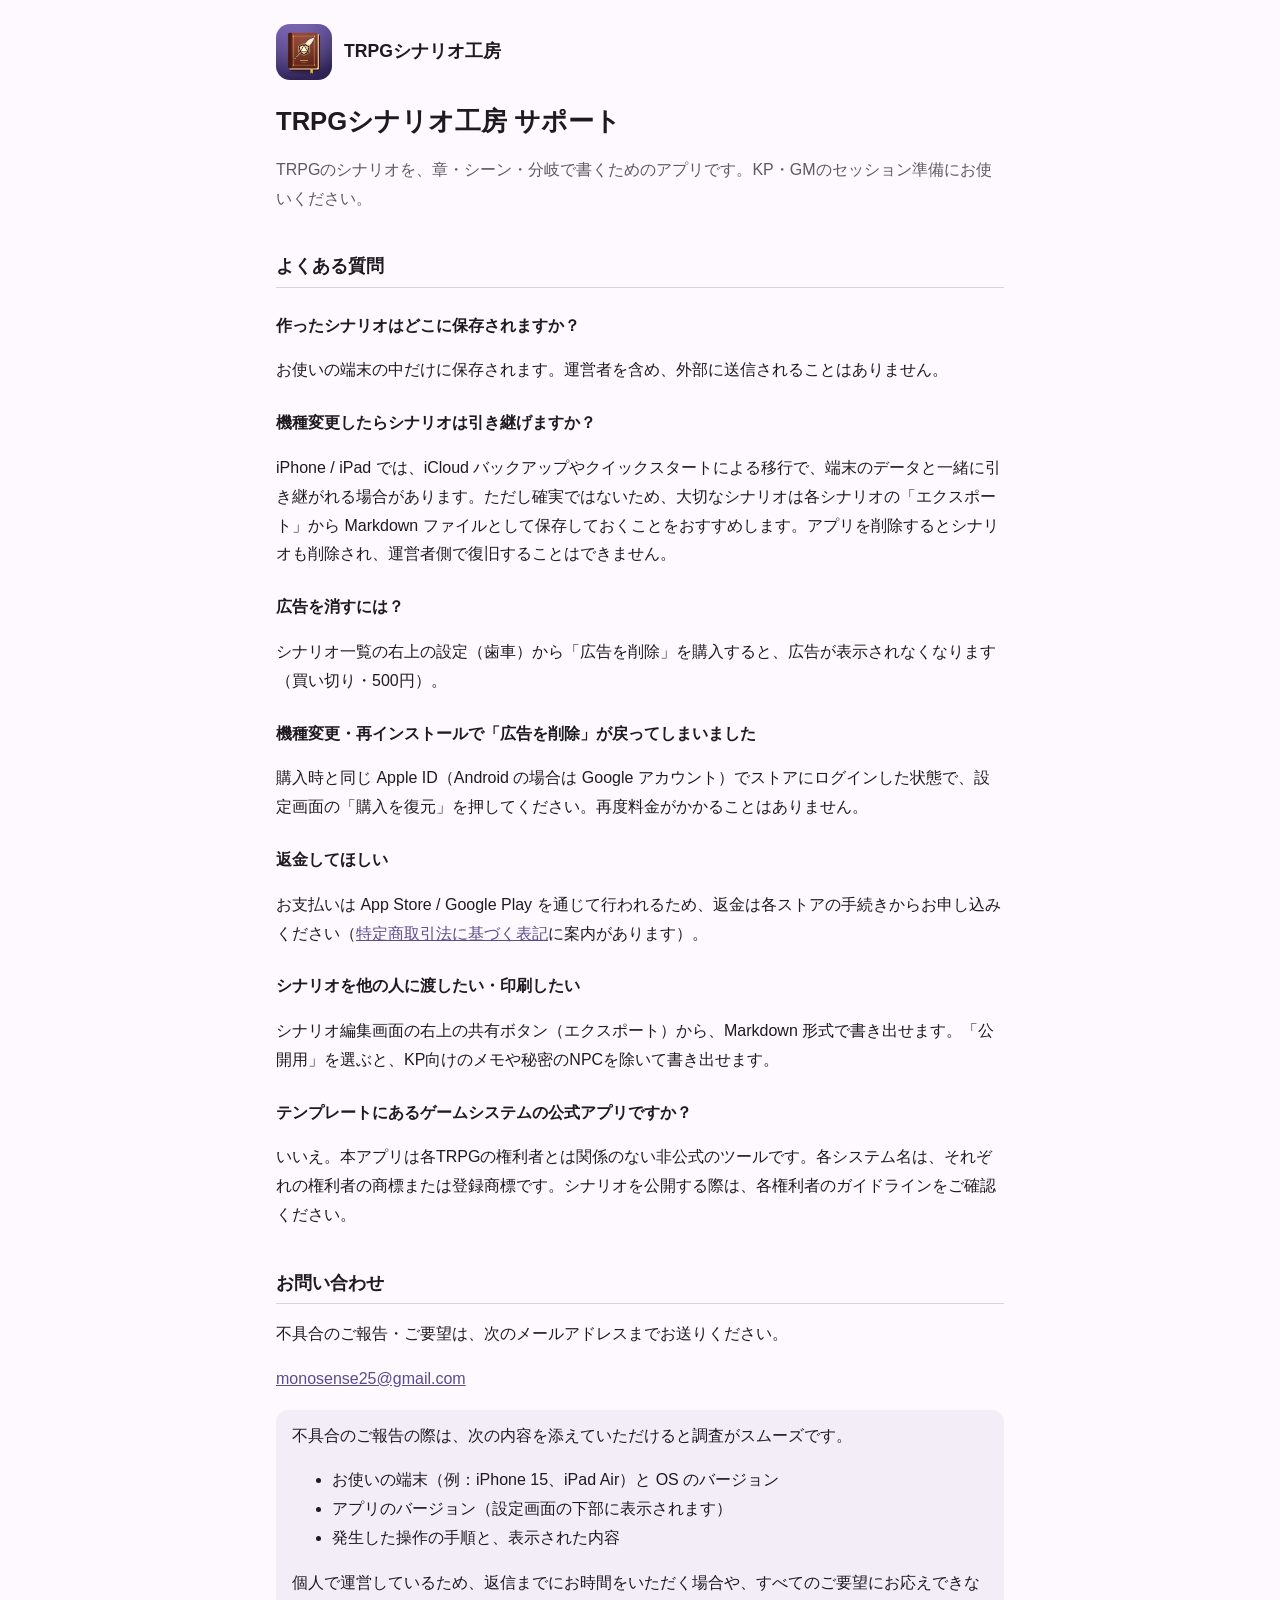
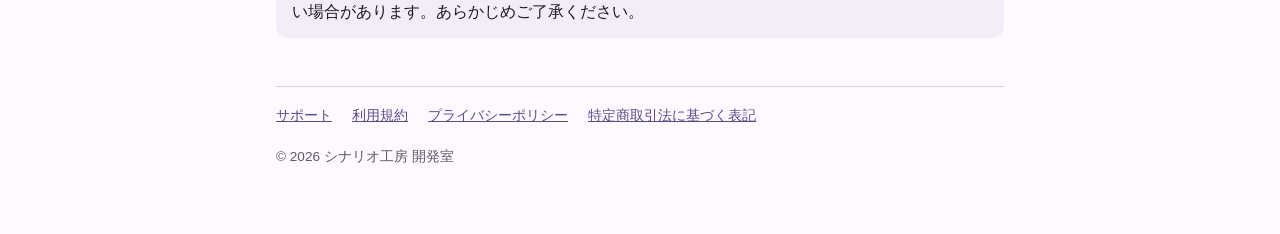
==== index.html @ 80e6c277 "サポートページ・利用規約・プライバシーポリシー・特定商取引法に基づく表記を公開 Co-Authored-By: Claude Opus 5.5 <noreply@anthropic.com>" ====
<!doctype html>
<html lang="ja">
<head>
  <meta charset="utf-8">
  <meta name="viewport" content="width=device-width, initial-scale=1">
  <title>TRPGシナリオ工房｜サポート</title>
  <meta name="description" content="TRPGのシナリオを、章・シーン・分岐で書けるアプリ「TRPGシナリオ工房」のサポートページです。">
  <link rel="icon" href="app_icon.png">
  <link rel="apple-touch-icon" href="app_icon.png">
  <link rel="stylesheet" href="style.css">
</head>
<body>
<main>
  <header class="site">
    <img src="app_icon.png" alt="">
    <a href="./">TRPGシナリオ工房</a>
  </header>

  <h1>TRPGシナリオ工房 サポート</h1>
  <p class="lead">TRPGのシナリオを、章・シーン・分岐で書くためのアプリです。KP・GMのセッション準備にお使いください。</p>

  <h2>よくある質問</h2>

  <h3>作ったシナリオはどこに保存されますか？</h3>
  <p>お使いの端末の中だけに保存されます。運営者を含め、外部に送信されることはありません。</p>

  <h3>機種変更したらシナリオは引き継げますか？</h3>
  <p>iPhone / iPad では、iCloud バックアップやクイックスタートによる移行で、端末のデータと一緒に引き継がれる場合があります。ただし確実ではないため、大切なシナリオは各シナリオの「エクスポート」から Markdown ファイルとして保存しておくことをおすすめします。アプリを削除するとシナリオも削除され、運営者側で復旧することはできません。</p>

  <h3>広告を消すには？</h3>
  <p>シナリオ一覧の右上の設定（歯車）から「広告を削除」を購入すると、広告が表示されなくなります（買い切り・500円）。</p>

  <h3>機種変更・再インストールで「広告を削除」が戻ってしまいました</h3>
  <p>購入時と同じ Apple ID（Android の場合は Google アカウント）でストアにログインした状態で、設定画面の「購入を復元」を押してください。再度料金がかかることはありません。</p>

  <h3>返金してほしい</h3>
  <p>お支払いは App Store / Google Play を通じて行われるため、返金は各ストアの手続きからお申し込みください（<a href="tokushoho.html">特定商取引法に基づく表記</a>に案内があります）。</p>

  <h3>シナリオを他の人に渡したい・印刷したい</h3>
  <p>シナリオ編集画面の右上の共有ボタン（エクスポート）から、Markdown 形式で書き出せます。「公開用」を選ぶと、KP向けのメモや秘密のNPCを除いて書き出せます。</p>

  <h3>テンプレートにあるゲームシステムの公式アプリですか？</h3>
  <p>いいえ。本アプリは各TRPGの権利者とは関係のない非公式のツールです。各システム名は、それぞれの権利者の商標または登録商標です。シナリオを公開する際は、各権利者のガイドラインをご確認ください。</p>

  <h2>お問い合わせ</h2>
  <p>不具合のご報告・ご要望は、次のメールアドレスまでお送りください。</p>
  <p><a href="mailto:monosense25@gmail.com">monosense25@gmail.com</a></p>
  <div class="box">
    不具合のご報告の際は、次の内容を添えていただけると調査がスムーズです。
    <ul>
      <li>お使いの端末（例：iPhone 15、iPad Air）と OS のバージョン</li>
      <li>アプリのバージョン（設定画面の下部に表示されます）</li>
      <li>発生した操作の手順と、表示された内容</li>
    </ul>
    個人で運営しているため、返信までにお時間をいただく場合や、すべてのご要望にお応えできない場合があります。あらかじめご了承ください。
  </div>

  <nav class="links">
    <a href="./">サポート</a>
    <a href="terms.html">利用規約</a>
    <a href="privacy.html">プライバシーポリシー</a>
    <a href="tokushoho.html">特定商取引法に基づく表記</a>
  </nav>
  <footer>© 2026 シナリオ工房 開発室</footer>
</main>
</body>
</html>
---- style.css ----
:root {
  --bg: #fdf9ff;
  --surface: #f3edf7;
  --text: #1d1b20;
  --muted: #5d5a66;
  --primary: #5e4a8c;
  --border: #d8d0e3;
}

@media (prefers-color-scheme: dark) {
  :root {
    --bg: #141218;
    --surface: #211f26;
    --text: #e6e0e9;
    --muted: #b3aebd;
    --primary: #cdbdff;
    --border: #3b3744;
  }
}

* {
  box-sizing: border-box;
}

body {
  margin: 0;
  background: var(--bg);
  color: var(--text);
  font-family: -apple-system, BlinkMacSystemFont, "Hiragino Sans", "Hiragino Kaku Gothic ProN",
    "Noto Sans JP", "Yu Gothic", Meiryo, sans-serif;
  line-height: 1.8;
  -webkit-text-size-adjust: 100%;
}

main {
  max-width: 760px;
  margin: 0 auto;
  padding: 24px 16px 64px;
}

header.site {
  display: flex;
  align-items: center;
  gap: 12px;
  margin-bottom: 8px;
}

header.site img {
  width: 56px;
  height: 56px;
  border-radius: 14px;
}

header.site a {
  color: var(--text);
  text-decoration: none;
  font-weight: 700;
  font-size: 1.1rem;
}

h1 {
  font-size: 1.6rem;
  line-height: 1.4;
  margin: 24px 0 8px;
}

h2 {
  font-size: 1.15rem;
  margin: 36px 0 8px;
  padding-bottom: 4px;
  border-bottom: 1px solid var(--border);
}

h3 {
  font-size: 1rem;
  margin: 24px 0 4px;
}

a {
  color: var(--primary);
}

p,
li {
  overflow-wrap: anywhere;
}

.lead {
  color: var(--muted);
}

.box {
  background: var(--surface);
  border-radius: 12px;
  padding: 12px 16px;
  margin: 16px 0;
}

.table-wrap {
  overflow-x: auto;
}

table {
  width: 100%;
  border-collapse: collapse;
  margin: 12px 0;
  font-size: 0.95rem;
}

th,
td {
  text-align: left;
  vertical-align: top;
  padding: 10px 8px;
  border-bottom: 1px solid var(--border);
}

th {
  white-space: nowrap;
  color: var(--muted);
  font-weight: 600;
}

nav.links {
  display: flex;
  flex-wrap: wrap;
  gap: 8px 20px;
  margin-top: 48px;
  padding-top: 16px;
  border-top: 1px solid var(--border);
  font-size: 0.9rem;
}

footer {
  margin-top: 16px;
  color: var(--muted);
  font-size: 0.85rem;
}

.meta {
  color: var(--muted);
  font-size: 0.9rem;
}
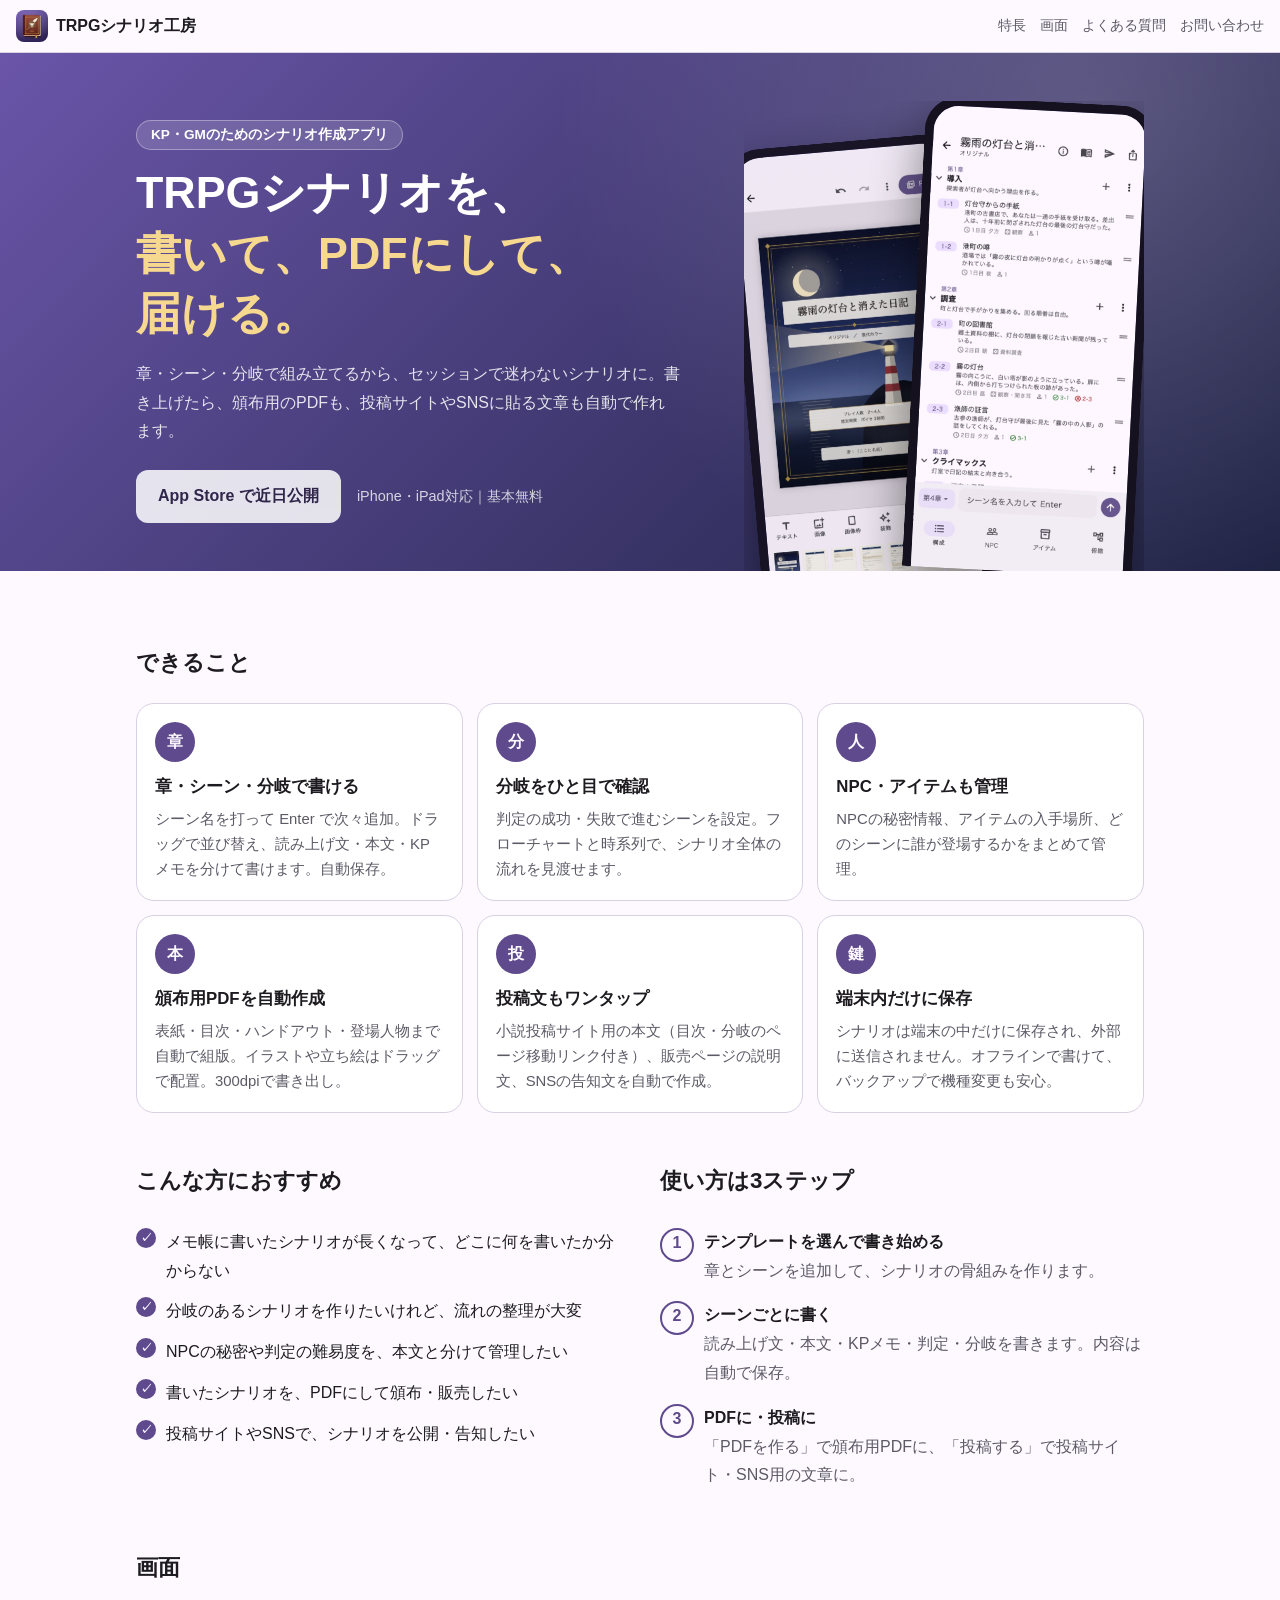
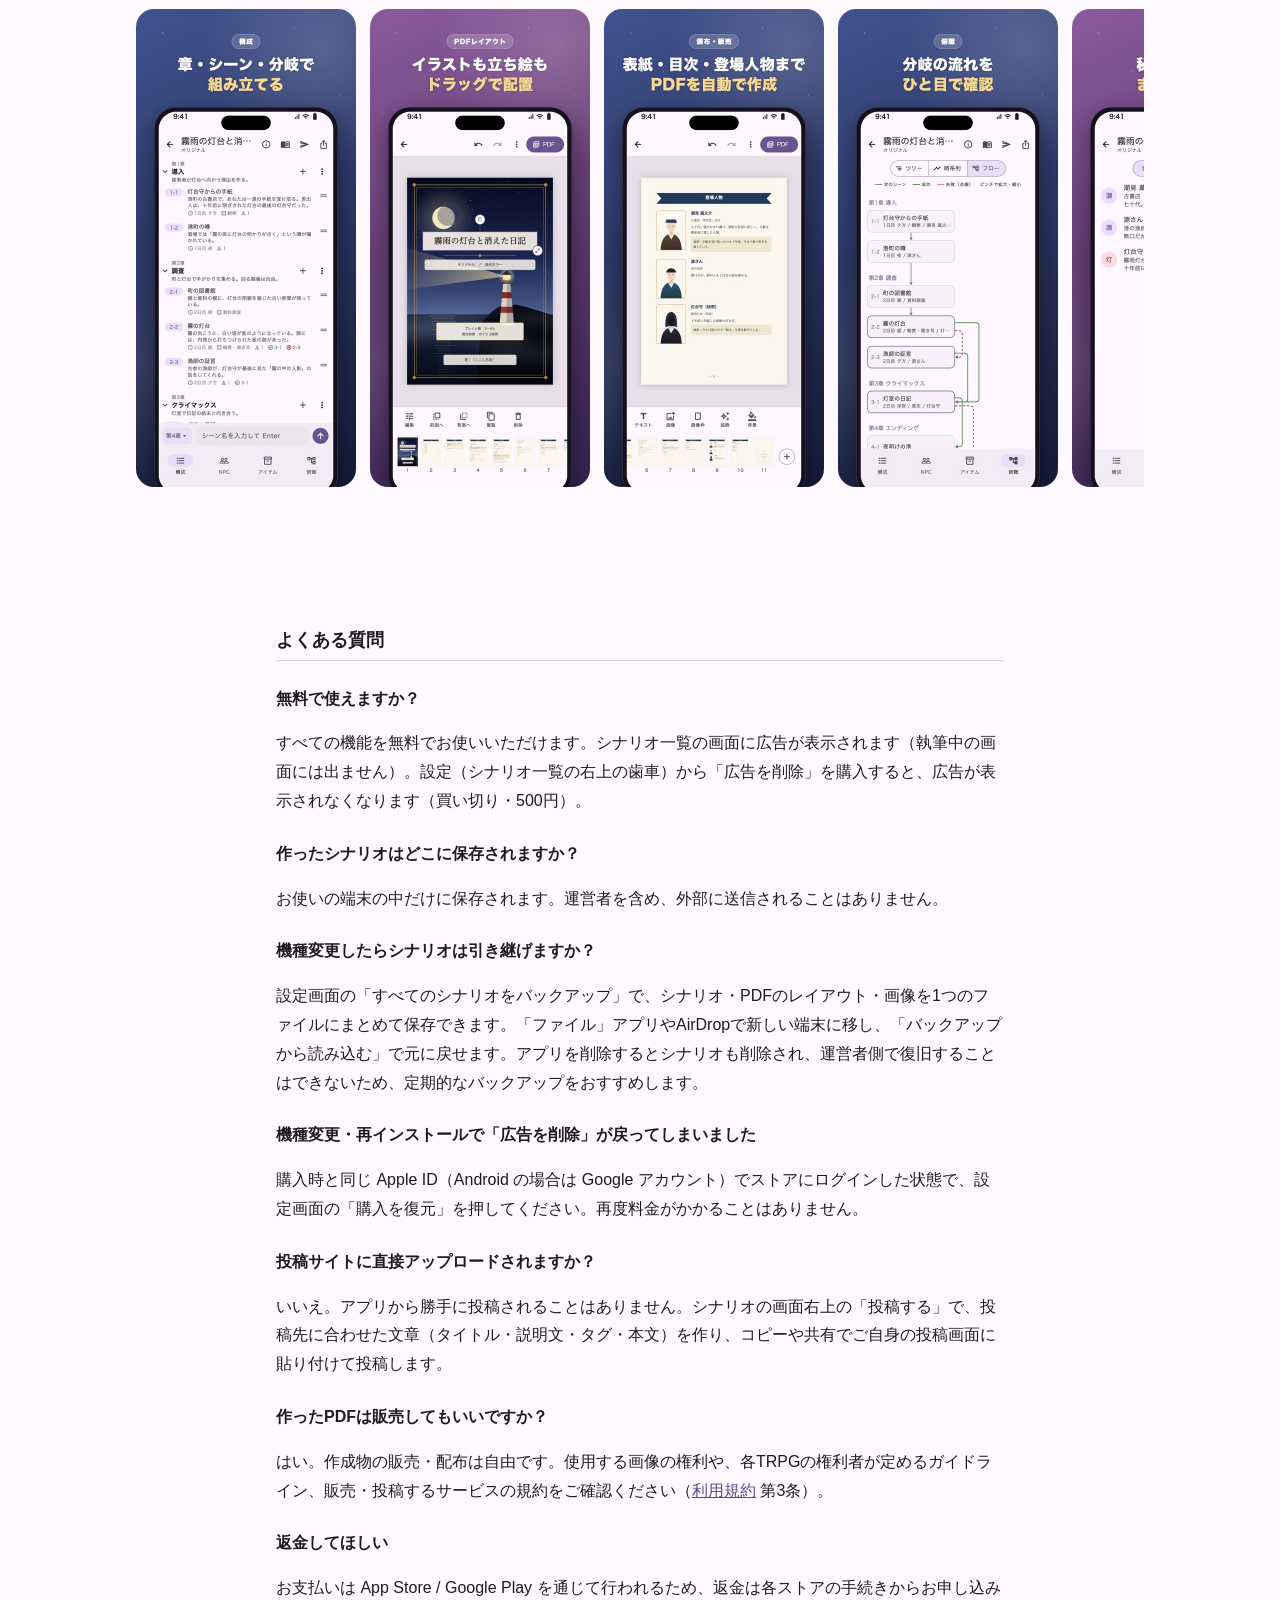
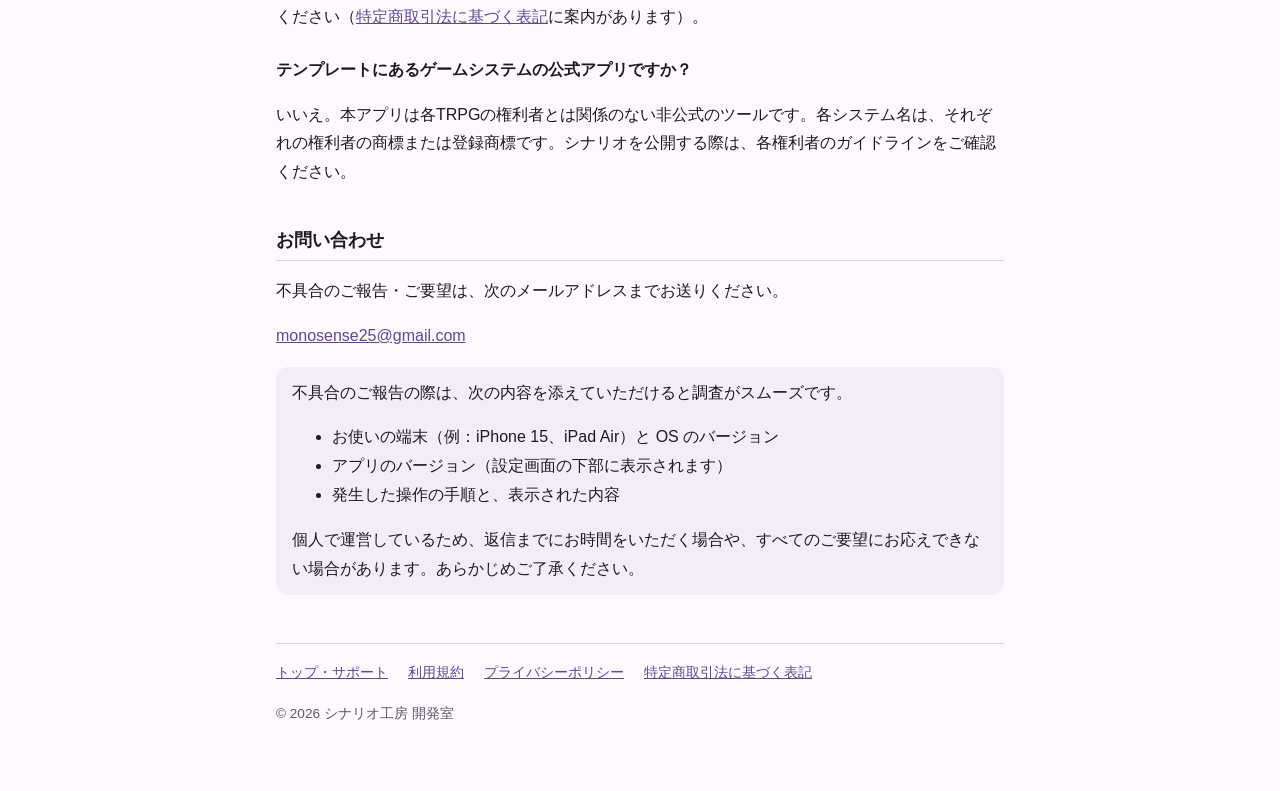
==== commit 646bec20: "サポートページを更新" ====
--- a/index.html
+++ b/index.html
@@ -3,46 +3,149 @@
 <head>
   <meta charset="utf-8">
   <meta name="viewport" content="width=device-width, initial-scale=1">
-  <title>TRPGシナリオ工房｜サポート</title>
-  <meta name="description" content="TRPGのシナリオを、章・シーン・分岐で書けるアプリ「TRPGシナリオ工房」のサポートページです。">
+  <title>TRPGシナリオ工房｜シナリオを書いて、PDFにして、届けるアプリ</title>
+  <meta name="description" content="TRPGのシナリオを章・シーン・分岐で書けるiPhone・iPadアプリ。頒布用PDFと、投稿サイト・SNSに貼れる投稿文まで自動で作れます。基本無料。">
+  <meta property="og:type" content="website">
+  <meta property="og:title" content="TRPGシナリオ工房｜書いて、PDFにして、届ける。">
+  <meta property="og:description" content="章・シーン・分岐で書けるTRPGシナリオ作成アプリ。頒布用PDFと投稿文も自動で作成。">
+  <meta property="og:image" content="https://koppepandaisuki.github.io/images/og.jpg">
+  <meta property="og:url" content="https://koppepandaisuki.github.io/">
+  <meta name="twitter:card" content="summary_large_image">
   <link rel="icon" href="app_icon.png">
   <link rel="apple-touch-icon" href="app_icon.png">
   <link rel="stylesheet" href="style.css">
 </head>
-<body>
+<body class="landing">
+
+<header class="topbar">
+  <a class="brand" href="./"><img src="app_icon.png" alt="">TRPGシナリオ工房</a>
+  <nav>
+    <a href="#features">特長</a>
+    <a href="#screens">画面</a>
+    <a href="#faq">よくある質問</a>
+    <a href="#contact">お問い合わせ</a>
+  </nav>
+</header>
+
+<section class="hero">
+  <div class="hero-inner">
+    <div class="hero-text">
+      <p class="eyebrow">KP・GMのためのシナリオ作成アプリ</p>
+      <h1><span class="phrase">TRPGシナリオを、</span><br><span class="gold"><span class="phrase">書いて、</span><span class="phrase">PDFにして、</span><span class="phrase">届ける。</span></span></h1>
+      <p class="hero-lead">章・シーン・分岐で組み立てるから、セッションで迷わないシナリオに。書き上げたら、頒布用のPDFも、投稿サイトやSNSに貼る文章も自動で作れます。</p>
+      <div class="cta">
+        <!-- 公開後：App Store の公式バッジ（https://developer.apple.com/jp/app-store/marketing/guidelines/）に差し替えて、アプリのページにリンクする -->
+        <span class="store-button" aria-disabled="true">App Store で近日公開</span>
+        <span class="cta-note">iPhone・iPad対応｜基本無料</span>
+      </div>
+    </div>
+    <div class="hero-phones">
+      <img class="phone phone-back" src="images/app-pdf_cover.jpg" alt="PDFレイアウトの画面：表紙にイラストを配置" width="600" height="1308">
+      <img class="phone phone-front" src="images/app-outline.jpg" alt="構成の画面：章とシーンの一覧" width="600" height="1308">
+    </div>
+  </div>
+</section>
+
+<main class="wide">
+
+  <section id="features">
+    <h2 class="section-title">できること</h2>
+    <div class="features">
+      <article class="feature">
+        <span class="badge">章</span>
+        <h3>章・シーン・分岐で書ける</h3>
+        <p>シーン名を打って Enter で次々追加。ドラッグで並び替え、読み上げ文・本文・KPメモを分けて書けます。自動保存。</p>
+      </article>
+      <article class="feature">
+        <span class="badge">分</span>
+        <h3>分岐をひと目で確認</h3>
+        <p>判定の成功・失敗で進むシーンを設定。フローチャートと時系列で、シナリオ全体の流れを見渡せます。</p>
+      </article>
+      <article class="feature">
+        <span class="badge">人</span>
+        <h3>NPC・アイテムも管理</h3>
+        <p>NPCの秘密情報、アイテムの入手場所、どのシーンに誰が登場するかをまとめて管理。</p>
+      </article>
+      <article class="feature">
+        <span class="badge">本</span>
+        <h3>頒布用PDFを自動作成</h3>
+        <p>表紙・目次・ハンドアウト・登場人物まで自動で組版。イラストや立ち絵はドラッグで配置。300dpiで書き出し。</p>
+      </article>
+      <article class="feature">
+        <span class="badge">投</span>
+        <h3>投稿文もワンタップ</h3>
+        <p>小説投稿サイト用の本文（目次・分岐のページ移動リンク付き）、販売ページの説明文、SNSの告知文を自動で作成。</p>
+      </article>
+      <article class="feature">
+        <span class="badge">鍵</span>
+        <h3>端末内だけに保存</h3>
+        <p>シナリオは端末の中だけに保存され、外部に送信されません。オフラインで書けて、バックアップで機種変更も安心。</p>
+      </article>
+    </div>
+  </section>
+
+  <section class="two-col">
+    <div>
+      <h2 class="section-title">こんな方におすすめ</h2>
+      <ul class="checks">
+        <li>メモ帳に書いたシナリオが長くなって、どこに何を書いたか分からない</li>
+        <li>分岐のあるシナリオを作りたいけれど、流れの整理が大変</li>
+        <li>NPCの秘密や判定の難易度を、本文と分けて管理したい</li>
+        <li>書いたシナリオを、PDFにして頒布・販売したい</li>
+        <li>投稿サイトやSNSで、シナリオを公開・告知したい</li>
+      </ul>
+    </div>
+    <div>
+      <h2 class="section-title">使い方は3ステップ</h2>
+      <ol class="steps">
+        <li><strong>テンプレートを選んで書き始める</strong>章とシーンを追加して、シナリオの骨組みを作ります。</li>
+        <li><strong>シーンごとに書く</strong>読み上げ文・本文・KPメモ・判定・分岐を書きます。内容は自動で保存。</li>
+        <li><strong>PDFに・投稿に</strong>「PDFを作る」で頒布用PDFに、「投稿する」で投稿サイト・SNS用の文章に。</li>
+      </ol>
+    </div>
+  </section>
+
+  <section id="screens">
+    <h2 class="section-title">画面</h2>
+    <div class="gallery" tabindex="0" aria-label="アプリの画面（横にスクロールできます）">
+      <img src="images/shot-02_outline.jpg" alt="構成の画面：章とシーンの一覧" width="440" height="956" loading="lazy">
+      <img src="images/shot-03_pdf_cover.jpg" alt="PDFレイアウトの画面：表紙にイラストを配置" width="440" height="956" loading="lazy">
+      <img src="images/shot-04_pdf_characters.jpg" alt="PDFの登場人物のページ：立ち絵入り" width="440" height="956" loading="lazy">
+      <img src="images/shot-07_flow.jpg" alt="フローチャートの画面：分岐の流れ" width="440" height="956" loading="lazy">
+      <img src="images/shot-08_npc.jpg" alt="NPCの一覧の画面" width="440" height="956" loading="lazy">
+    </div>
+  </section>
+
+</main>
+
 <main>
-  <header class="site">
-    <img src="app_icon.png" alt="">
-    <a href="./">TRPGシナリオ工房</a>
-  </header>
+  <h2 id="faq">よくある質問</h2>
 
-  <h1>TRPGシナリオ工房 サポート</h1>
-  <p class="lead">TRPGのシナリオを、章・シーン・分岐で書くためのアプリです。KP・GMのセッション準備にお使いください。</p>
-
-  <h2>よくある質問</h2>
+  <h3>無料で使えますか？</h3>
+  <p>すべての機能を無料でお使いいただけます。シナリオ一覧の画面に広告が表示されます（執筆中の画面には出ません）。設定（シナリオ一覧の右上の歯車）から「広告を削除」を購入すると、広告が表示されなくなります（買い切り・500円）。</p>
 
   <h3>作ったシナリオはどこに保存されますか？</h3>
   <p>お使いの端末の中だけに保存されます。運営者を含め、外部に送信されることはありません。</p>
 
   <h3>機種変更したらシナリオは引き継げますか？</h3>
-  <p>iPhone / iPad では、iCloud バックアップやクイックスタートによる移行で、端末のデータと一緒に引き継がれる場合があります。ただし確実ではないため、大切なシナリオは各シナリオの「エクスポート」から Markdown ファイルとして保存しておくことをおすすめします。アプリを削除するとシナリオも削除され、運営者側で復旧することはできません。</p>
-
-  <h3>広告を消すには？</h3>
-  <p>シナリオ一覧の右上の設定（歯車）から「広告を削除」を購入すると、広告が表示されなくなります（買い切り・500円）。</p>
+  <p>設定画面の「すべてのシナリオをバックアップ」で、シナリオ・PDFのレイアウト・画像を1つのファイルにまとめて保存できます。「ファイル」アプリやAirDropで新しい端末に移し、「バックアップから読み込む」で元に戻せます。アプリを削除するとシナリオも削除され、運営者側で復旧することはできないため、定期的なバックアップをおすすめします。</p>
 
   <h3>機種変更・再インストールで「広告を削除」が戻ってしまいました</h3>
   <p>購入時と同じ Apple ID（Android の場合は Google アカウント）でストアにログインした状態で、設定画面の「購入を復元」を押してください。再度料金がかかることはありません。</p>
 
+  <h3>投稿サイトに直接アップロードされますか？</h3>
+  <p>いいえ。アプリから勝手に投稿されることはありません。シナリオの画面右上の「投稿する」で、投稿先に合わせた文章（タイトル・説明文・タグ・本文）を作り、コピーや共有でご自身の投稿画面に貼り付けて投稿します。</p>
+
+  <h3>作ったPDFは販売してもいいですか？</h3>
+  <p>はい。作成物の販売・配布は自由です。使用する画像の権利や、各TRPGの権利者が定めるガイドライン、販売・投稿するサービスの規約をご確認ください（<a href="terms.html">利用規約</a> 第3条）。</p>
+
   <h3>返金してほしい</h3>
   <p>お支払いは App Store / Google Play を通じて行われるため、返金は各ストアの手続きからお申し込みください（<a href="tokushoho.html">特定商取引法に基づく表記</a>に案内があります）。</p>
-
-  <h3>シナリオを他の人に渡したい・印刷したい</h3>
-  <p>シナリオ編集画面の右上の共有ボタン（エクスポート）から、Markdown 形式で書き出せます。「公開用」を選ぶと、KP向けのメモや秘密のNPCを除いて書き出せます。</p>
 
   <h3>テンプレートにあるゲームシステムの公式アプリですか？</h3>
   <p>いいえ。本アプリは各TRPGの権利者とは関係のない非公式のツールです。各システム名は、それぞれの権利者の商標または登録商標です。シナリオを公開する際は、各権利者のガイドラインをご確認ください。</p>
 
-  <h2>お問い合わせ</h2>
+  <h2 id="contact">お問い合わせ</h2>
   <p>不具合のご報告・ご要望は、次のメールアドレスまでお送りください。</p>
   <p><a href="mailto:monosense25@gmail.com">monosense25@gmail.com</a></p>
   <div class="box">
@@ -56,7 +159,7 @@
   </div>
 
   <nav class="links">
-    <a href="./">サポート</a>
+    <a href="./">トップ・サポート</a>
     <a href="terms.html">利用規約</a>
     <a href="privacy.html">プライバシーポリシー</a>
     <a href="tokushoho.html">特定商取引法に基づく表記</a>
--- a/style.css
+++ b/style.css
@@ -141,3 +141,338 @@
   color: var(--muted);
   font-size: 0.9rem;
 }
+
+/* -------------------------------------------------------------------------
+   トップページ（アプリの紹介）
+   ------------------------------------------------------------------------- */
+
+:root {
+  --gold: #f6d88e;
+  --hero-from: #6a55a8;
+  --hero-to: #1d2142;
+  --card: #ffffff;
+}
+
+@media (prefers-color-scheme: dark) {
+  :root {
+    --card: #211f26;
+  }
+}
+
+body.landing {
+  overflow-x: hidden;
+}
+
+.topbar {
+  position: sticky;
+  top: 0;
+  z-index: 10;
+  display: flex;
+  align-items: center;
+  justify-content: space-between;
+  gap: 12px;
+  padding: 10px 16px;
+  background: color-mix(in srgb, var(--bg) 88%, transparent);
+  backdrop-filter: blur(12px);
+  -webkit-backdrop-filter: blur(12px);
+  border-bottom: 1px solid var(--border);
+}
+
+.topbar .brand {
+  display: flex;
+  align-items: center;
+  gap: 8px;
+  color: var(--text);
+  font-weight: 700;
+  text-decoration: none;
+  white-space: nowrap;
+}
+
+.topbar .brand img {
+  width: 32px;
+  height: 32px;
+  border-radius: 8px;
+}
+
+.topbar nav {
+  display: flex;
+  gap: 14px;
+  font-size: 0.9rem;
+  overflow-x: auto;
+}
+
+.topbar nav a {
+  color: var(--muted);
+  text-decoration: none;
+  white-space: nowrap;
+}
+
+.hero {
+  color: #fff;
+  background:
+    radial-gradient(circle at 85% 10%, rgba(255, 255, 255, 0.18), transparent 45%),
+    linear-gradient(135deg, var(--hero-from), var(--hero-to));
+}
+
+.hero-inner {
+  max-width: 1040px;
+  margin: 0 auto;
+  padding: 48px 16px 0;
+  display: flex;
+  align-items: flex-end;
+  gap: 40px;
+}
+
+.hero-text {
+  flex: 1;
+  padding-bottom: 48px;
+}
+
+.eyebrow {
+  display: inline-block;
+  margin: 0 0 12px;
+  padding: 2px 14px;
+  border: 1px solid rgba(255, 255, 255, 0.35);
+  border-radius: 999px;
+  background: rgba(255, 255, 255, 0.14);
+  font-size: 0.85rem;
+  font-weight: 600;
+}
+
+.hero h1 {
+  margin: 0 0 16px;
+  font-size: clamp(1.7rem, 4.6vw, 2.8rem);
+  line-height: 1.35;
+  font-weight: 800;
+}
+
+.gold {
+  color: var(--gold);
+}
+
+/* 言葉の途中で改行しない（「届け／る。」のような折り返しを防ぐ） */
+.phrase {
+  display: inline-block;
+}
+
+.hero-lead {
+  max-width: 34em;
+  margin: 0 0 24px;
+  color: rgba(255, 255, 255, 0.86);
+}
+
+.cta {
+  display: flex;
+  flex-wrap: wrap;
+  align-items: center;
+  gap: 12px 16px;
+}
+
+.store-button {
+  display: inline-block;
+  padding: 12px 22px;
+  border-radius: 12px;
+  background: #fff;
+  color: #2b2140;
+  font-weight: 700;
+}
+
+.store-button[aria-disabled="true"] {
+  opacity: 0.85;
+  cursor: default;
+}
+
+.cta-note {
+  color: rgba(255, 255, 255, 0.78);
+  font-size: 0.9rem;
+}
+
+.hero-phones {
+  position: relative;
+  flex: 0 0 auto;
+  width: 400px;
+  height: 470px;
+  align-self: flex-end;
+  overflow: hidden;
+}
+
+.phone {
+  position: absolute;
+  width: 230px;
+  height: auto;
+  border: 9px solid #15111f;
+  border-bottom: none;
+  border-radius: 34px 34px 0 0;
+  background: #15111f;
+  box-shadow: 0 20px 48px rgba(0, 0, 0, 0.45);
+}
+
+.phone-back {
+  left: 0;
+  top: 40px;
+  transform: rotate(-5deg);
+  opacity: 0.92;
+}
+
+.phone-front {
+  right: 0;
+  top: 0;
+  transform: rotate(3deg);
+}
+
+main.wide {
+  max-width: 1040px;
+}
+
+.section-title {
+  font-size: 1.4rem;
+  border-bottom: none;
+  margin: 48px 0 16px;
+}
+
+.features {
+  display: grid;
+  grid-template-columns: repeat(auto-fill, minmax(280px, 1fr));
+  gap: 14px;
+}
+
+.feature {
+  padding: 18px 18px 8px;
+  border: 1px solid var(--border);
+  border-radius: 18px;
+  background: var(--card);
+}
+
+.feature h3 {
+  margin: 10px 0 4px;
+  font-size: 1.05rem;
+}
+
+.feature p {
+  margin: 0 0 10px;
+  color: var(--muted);
+  font-size: 0.93rem;
+  line-height: 1.7;
+}
+
+.badge {
+  display: inline-grid;
+  place-items: center;
+  width: 40px;
+  height: 40px;
+  border-radius: 50%;
+  background: var(--primary);
+  color: var(--bg);
+  font-weight: 800;
+}
+
+.two-col {
+  display: grid;
+  grid-template-columns: repeat(auto-fit, minmax(300px, 1fr));
+  gap: 0 40px;
+}
+
+.checks,
+.steps {
+  margin: 0;
+  padding: 0;
+  list-style: none;
+}
+
+.checks li {
+  position: relative;
+  padding: 6px 0 6px 30px;
+}
+
+.checks li::before {
+  content: "✓";
+  position: absolute;
+  left: 0;
+  top: 6px;
+  width: 20px;
+  height: 20px;
+  border-radius: 50%;
+  background: var(--primary);
+  color: var(--bg);
+  font-size: 0.75rem;
+  font-weight: 800;
+  line-height: 20px;
+  text-align: center;
+}
+
+.steps {
+  counter-reset: step;
+}
+
+.steps li {
+  position: relative;
+  padding: 6px 0 10px 44px;
+  color: var(--muted);
+}
+
+.steps li strong {
+  display: block;
+  color: var(--text);
+}
+
+.steps li::before {
+  counter-increment: step;
+  content: counter(step);
+  position: absolute;
+  left: 0;
+  top: 6px;
+  width: 30px;
+  height: 30px;
+  border-radius: 50%;
+  border: 2px solid var(--primary);
+  color: var(--primary);
+  font-weight: 800;
+  line-height: 26px;
+  text-align: center;
+}
+
+.gallery {
+  display: flex;
+  gap: 14px;
+  overflow-x: auto;
+  scroll-snap-type: x mandatory;
+  padding-bottom: 12px;
+}
+
+.gallery img {
+  flex: 0 0 auto;
+  width: 220px;
+  height: auto;
+  border-radius: 18px;
+  scroll-snap-align: start;
+}
+
+@media (max-width: 720px) {
+  .hero-inner {
+    flex-direction: column;
+    align-items: center;
+    gap: 8px;
+    padding-top: 32px;
+  }
+
+  .hero-text {
+    padding-bottom: 16px;
+  }
+
+  .hero-phones {
+    width: min(360px, 92vw);
+    height: 380px;
+  }
+
+  .phone {
+    width: min(200px, 52vw);
+  }
+
+  .topbar nav {
+    display: none;
+  }
+
+  .gallery img {
+    width: 180px;
+  }
+}
